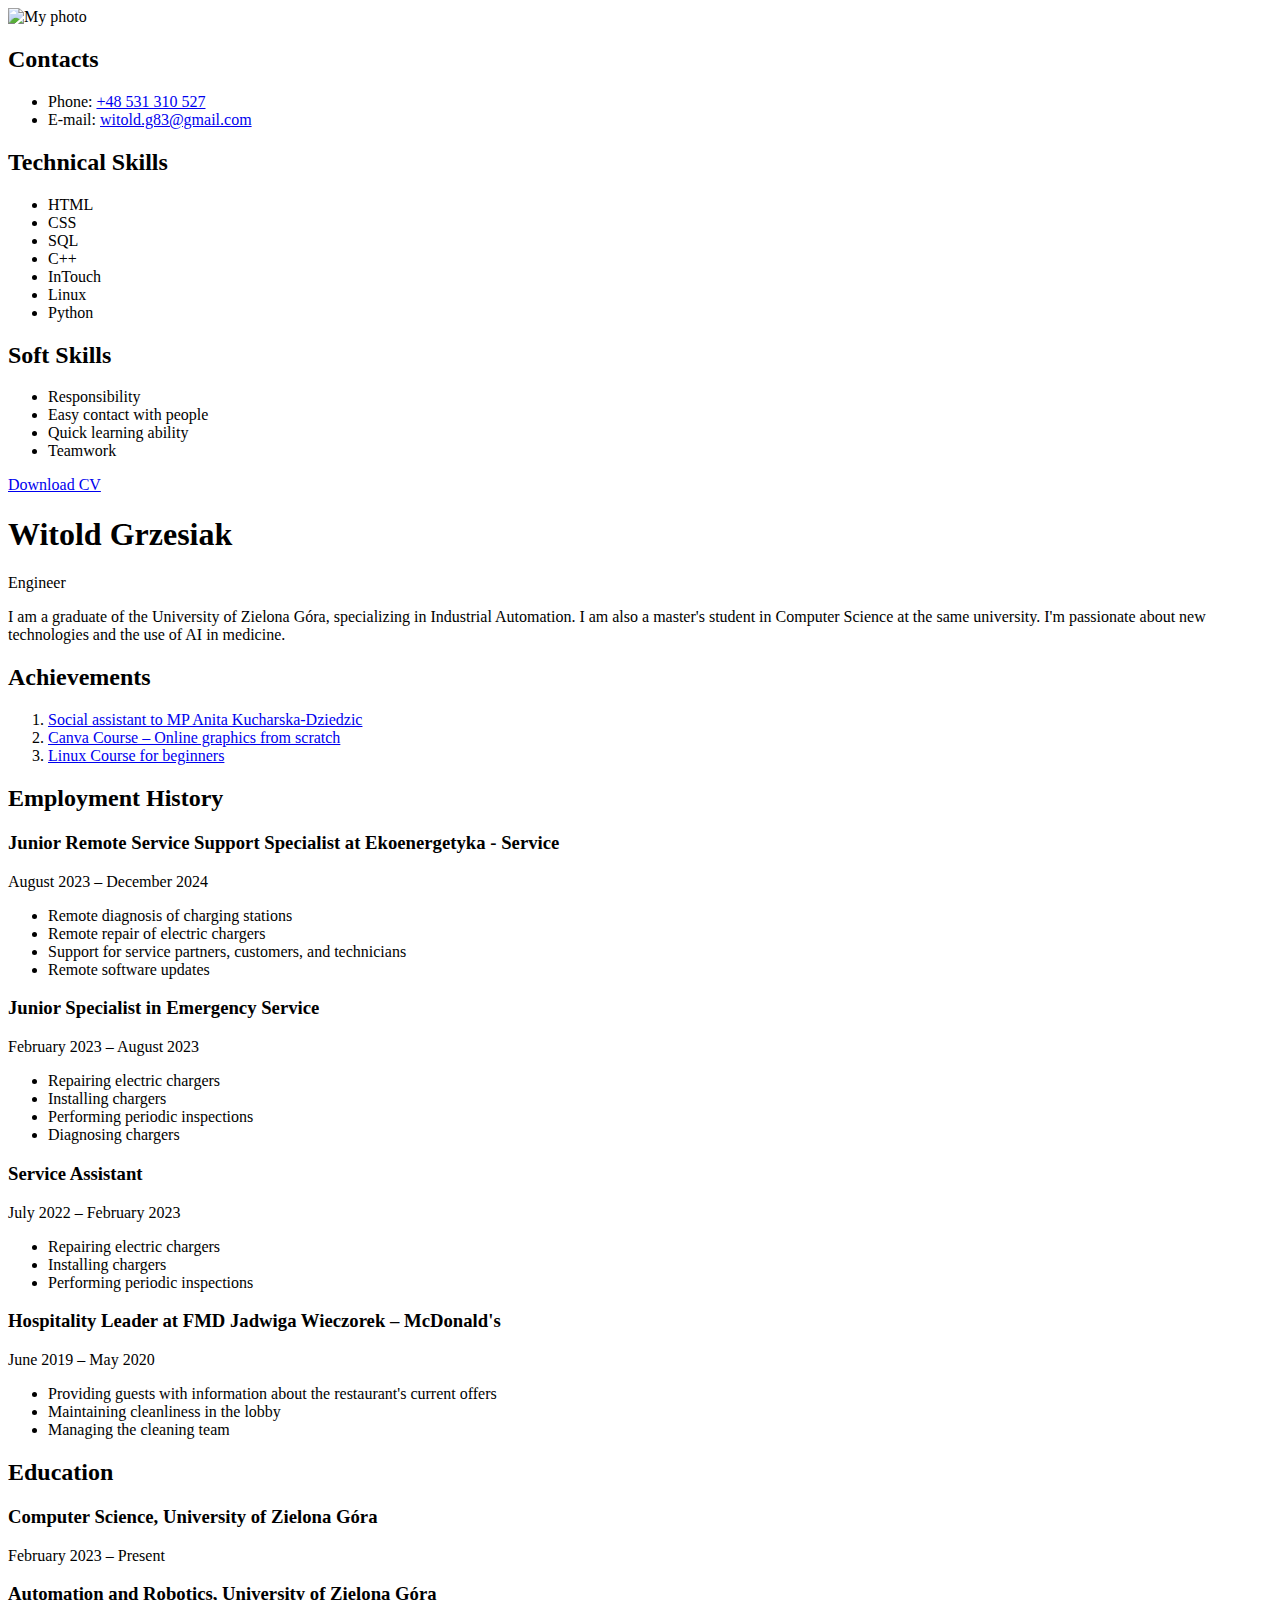
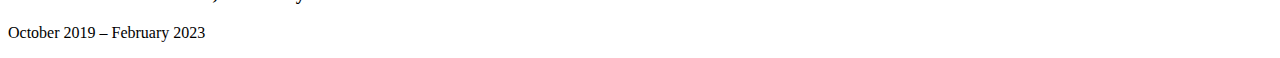
==== cv_en.html @ 35137f44 "Add files via upload" ====
<!DOCTYPE html>
<html lang="en">
  <head>
    <meta charset="UTF-8" />
    <meta name="viewport" content="width=device-width, initial-scale=1.0" />
    <title>Curriculum Vitae - Witold Grzesiak</title>
    <link rel="stylesheet" href="./css/animate.css" >
    <link rel="stylesheet" href="./css/style.css" />
    <link href="https://fonts.googleapis.com/css2?family=Montserrat:wght@400;700&display=swap" rel="stylesheet">
  </head>
  <body>
    <div class="container">
      <aside class="left-side">
        <img
          src="./images/photo.png"
          alt="My photo"
          width="370"
          class="photo"
        />
        <section class="contacts">
          <h2 class="contacts-title">Contacts</h2>
          <ul class="contacts-list">
            <li class="contacts-item">
              Phone:
              <a href="tel:+48 531 310 527" class="contacts-link">+48 531 310 527</a>
            </li>
            <li class="contacts-item">
              E-mail:
              <a href="mailto:witold.g83@gmail.com" class="contacts-link">witold.g83@gmail.com</a>
            </li>
          </ul>
        </section>
        <section class="skills">
          <h2 class="skills-title">Technical Skills</h2>
          <ul class="skills-list">
            <li class="skills-item">HTML</li>
            <li class="skills-item">CSS</li>
            <li class="skills-item">SQL</li>
            <li class="skills-item">C++</li>
            <li class="skills-item">InTouch</li>
            <li class="skills-item">Linux</li>
            <li class="skills-item">Python</li>
          </ul>
        </section>
        <section class="skills">
          <h2 class="skills-title">Soft Skills</h2>
          <ul class="skills-list">
            <li class="skills-item">Responsibility</li>
            <li class="skills-item">Easy contact with people</li>
            <li class="skills-item">Quick learning ability</li>
            <li class="skills-item">Teamwork</li>
          </ul>
        </section>
        <section class="widget">
          <a class="widget-link" href="Witold_Grzesiak.pdf" download>Download CV</a>
        </section>
      </aside>
      <div class="right-side">
        <section class="bio">
          <h1 class="bio-title">Witold Grzesiak</h1>
          <p class="bio-occupation">Engineer</p>
          <p class="bio-about">
            I am a graduate of the University of Zielona Góra, specializing in Industrial Automation.
            I am also a master's student in Computer Science at the same university.
            I'm passionate about new technologies and the use of AI in medicine.
          </p>
        </section>
        <section class="projects">
          <h2 class="projects-title">Achievements</h2>
          <ol>
            <li><a href="https://orka.sejm.gov.pl/WspP9.nsf/0/FB38B58B3C8A34AFC12585C800272CF9/%24File/WSP9_197.012.pdf" class="projects-link">Social assistant to MP Anita Kucharska-Dziedzic</a></li>
            <li><a href="https://api.strefakursow.pl/api/v2/public/certificate/pdf/q4sdjy1ei4gwgg8840c8ckk8kkcwcoo" class="projects-link">Canva Course – Online graphics from scratch</a></li>
            <li><a href="https://api.strefakursow.pl/api/v2/public/certificate/pdf/g1oy13az2c088480gsswcogcko0scos" class="projects-link">Linux Course for beginners</a></li>
          </ol>
        </section>
        <section class="jobs">
          <h2 class="jobs-title">Employment History</h2>
          <h3 class="jobs-occupation">Junior Remote Service Support Specialist at <span class="accent">Ekoenergetyka - Service</span></h3>
          <p class="jobs-time">August 2023 – December 2024</p>
          <ul class="experience">
            <li class="experience-item">Remote diagnosis of charging stations</li>
            <li class="experience-item">Remote repair of electric chargers</li>
            <li class="experience-item">Support for service partners, customers, and technicians</li>
            <li class="experience-item">Remote software updates</li>
          </ul>
          <h3 class="jobs-occupation">Junior Specialist in Emergency Service</h3>
          <p class="jobs-time">February 2023 – August 2023</p>
          <ul class="experience">
            <li class="experience-item">Repairing electric chargers</li>
            <li class="experience-item">Installing chargers</li>
            <li class="experience-item">Performing periodic inspections</li>
            <li class="experience-item">Diagnosing chargers</li>
          </ul>
          <h3 class="jobs-occupation">Service Assistant</h3>
          <p class="jobs-time">July 2022 – February 2023</p>
          <ul class="experience">
            <li class="experience-item">Repairing electric chargers</li>
            <li class="experience-item">Installing chargers</li>
            <li class="experience-item">Performing periodic inspections</li>
          </ul>
          <h3 class="jobs-occupation">Hospitality Leader at <span class="accent">FMD Jadwiga Wieczorek – McDonald's</span></h3>
          <p class="jobs-time">June 2019 – May 2020</p>
          <ul class="experience">
            <li class="experience-item">Providing guests with information about the restaurant's current offers</li>
            <li class="experience-item">Maintaining cleanliness in the lobby</li>
            <li class="experience-item">Managing the cleaning team</li>
          </ul>
        </section>
        <section class="education">
          <h2 class="education-title">Education</h2>
          <h3 class="education-degree">Computer Science, <span class="accent">University of Zielona Góra</span></h3>
          <p class="education-time">February 2023 – Present</p>
          <h3 class="education-degree">Automation and Robotics, <span class="accent">University of Zielona Góra</span></h3>
          <p class="education-time">October 2019 – February 2023</p>
        </section>
      </div>
    </div>
  </body>
</html>
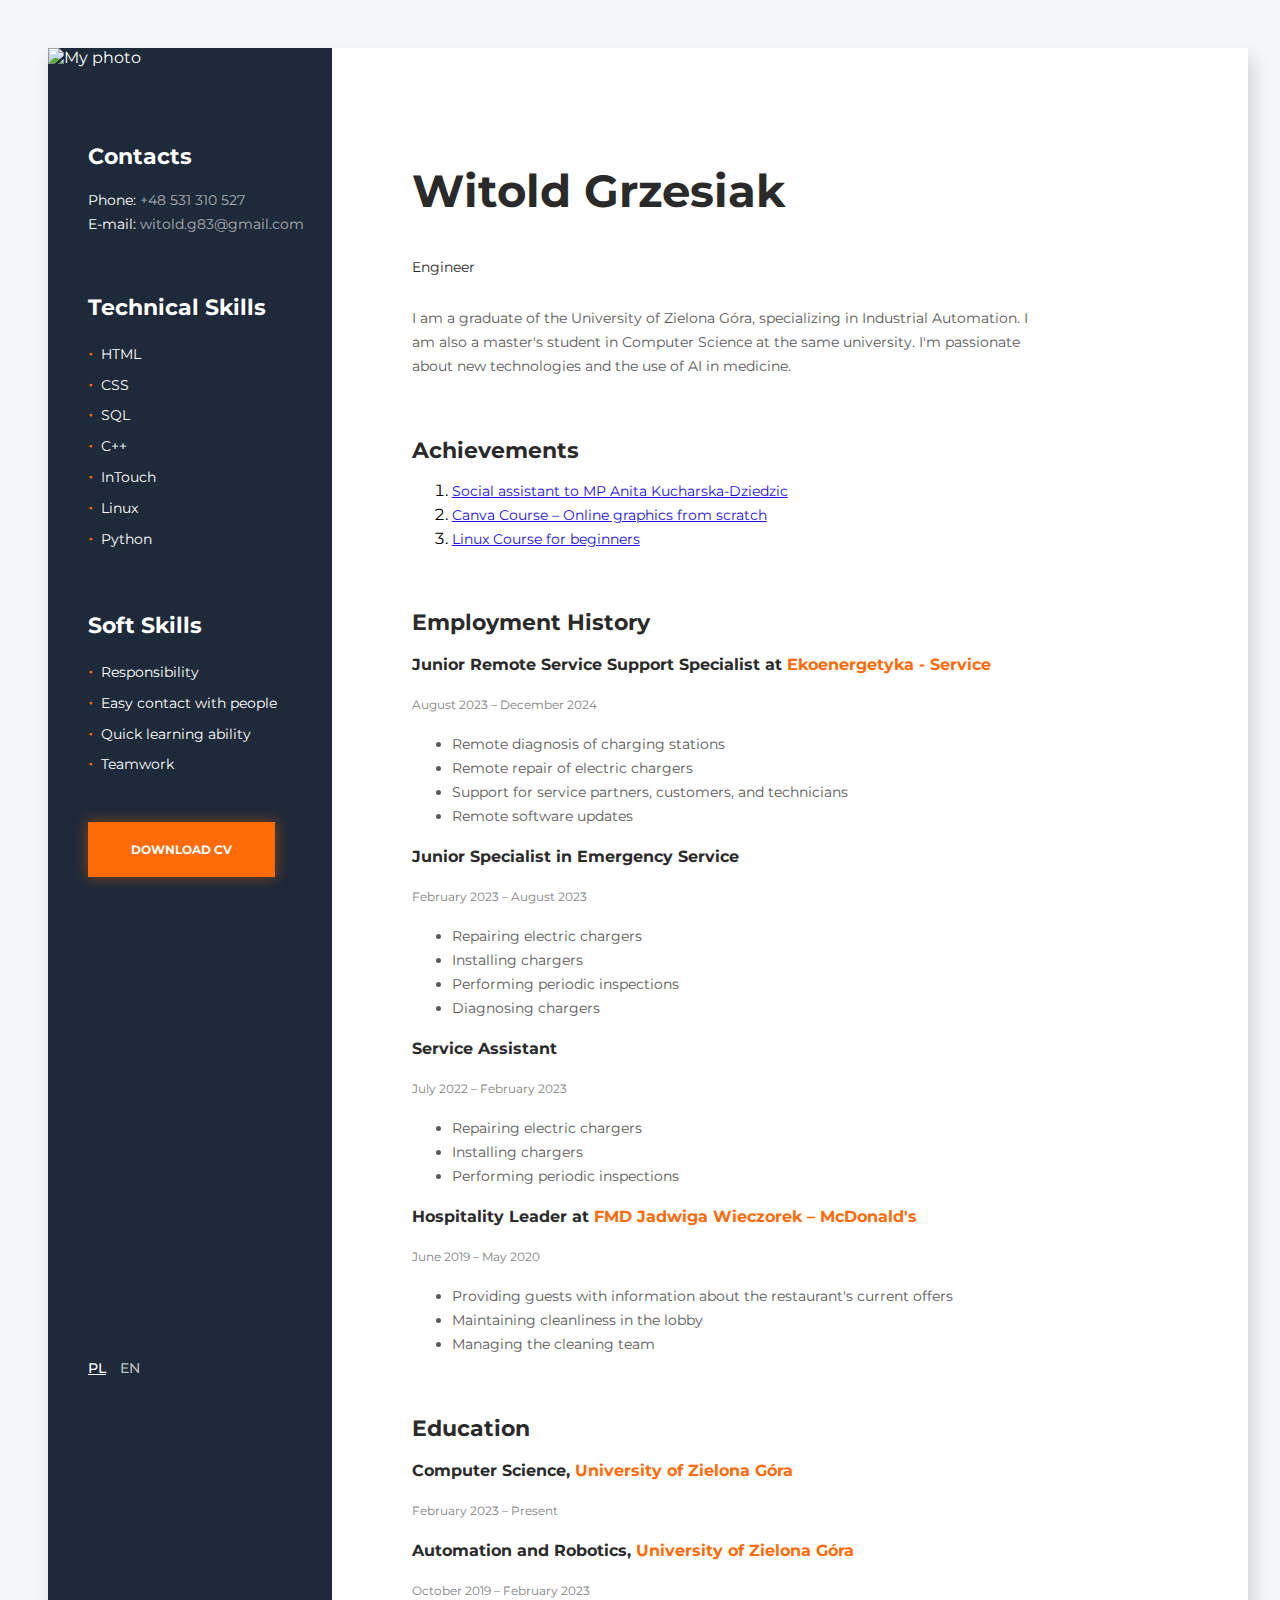
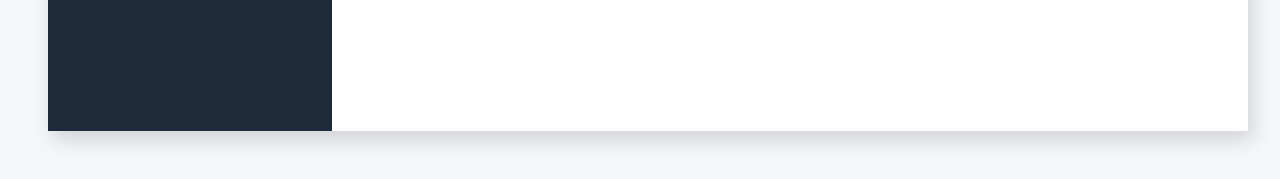
==== commit 0663fda1: "Add language switcher (PL/EN) and updated styling" ====
--- a/cv_en.html
+++ b/cv_en.html
@@ -53,8 +53,15 @@
           </ul>
         </section>
         <section class="widget">
-          <a class="widget-link" href="Witold_Grzesiak.pdf" download>Download CV</a>
+          <a class="widget-link" href="Witold_Grzesiak_EN.pdf" download>Download CV</a>
         </section>
+
+        <div class="lang-links">
+          <a href="./index.html" class="lang-link">PL</a>
+          <a href="./cv_en.html" class="lang-link active">EN</a>
+        </div>
+        
+
       </aside>
       <div class="right-side">
         <section class="bio">
--- a/css/style.css
+++ b/css/style.css
@@ -0,0 +1,236 @@
+body {
+  background-color: #f5f7fa;
+  padding: 40px;
+  font-family: 'Montserrat', sans-serif;
+}
+
+.container {
+  display: flex;
+  width: 1200px;
+  margin-left: auto;
+  margin-right: auto;
+
+  background-color: #fff;
+  box-shadow: 5px 9px 20px rgba(0, 0, 0, 0.15);
+}
+
+.bio,
+.projects,
+.jobs,
+.education {
+  margin-bottom: 60px;
+}
+
+.right-side {
+  width: 830px;
+  padding-left: 80px;
+  padding-right: 200px;
+  padding-top: 68px;
+  padding-bottom: 68px;
+}
+
+.bio-title {
+  font-size: 45px;
+  line-height: 2;
+  margin-bottom: 20px;
+}
+
+.bio-occupation {
+  margin-bottom: 27px;
+}
+
+.bio-title,
+.bio-occupation {
+  color: #2a2a2a;
+}
+
+.bio-occupation,
+.bio-about {
+  font-size: 14px;
+  line-height: 1.714;
+}
+
+.bio-about {
+  color: #595959;
+}
+
+.projects-title {
+  margin-bottom: 14px;
+  color: #2a2a2a;
+  font-size: 22px;
+  line-height: 24px;
+}
+
+.projects-link {
+  color: #220fdc;
+  font-size: 14px;
+  line-height: 24px;
+}
+
+.projects-link:hover {
+  color: #ff6b08;
+}
+
+.jobs-title,
+.education-title {
+  color: #2a2a2a;
+  font-size: 22px;
+  line-height: 1.091;
+}
+
+.jobs-occupation,
+.education-degree {
+  color: #2a2a2a;
+  font-size: 16px;
+  line-height: 1.5;
+}
+
+.jobs-time,
+.education-time {
+  color: #828282;
+  font-size: 12px;
+  line-height: 2;
+}
+
+.experience-item {
+  color: #595959;
+  font-size: 14px;
+  line-height: 1.714;
+}
+
+.accent {
+  color: #ff6b08;
+}
+
+/* ========= left-side ========= */
+
+.left-side {
+  width: 370px;
+  background-color: #1e2939;
+  color: #fff;
+}
+
+.skills-title {
+  font-size: 22px;
+  line-height: 1.091;
+}
+
+.skills-item {
+  font-size: 14px;
+  line-height: 1.714;
+}
+
+.skills-list {
+  list-style: none;
+  padding-left: 0;
+}
+
+.skills-item::before {
+  content: "\2022";
+  margin-right: 8px;
+  color: #ff6b08;
+  font-size: 18px;
+}
+
+.photo {
+  width: 370px;
+}
+
+.photo,
+.contacts,
+.skills,
+.widget {
+  margin-bottom: 60px;
+}
+
+.contacts,
+.skills,
+.widget {
+  padding-left: 40px;
+}
+
+.contacts-title,
+.skills-title {
+  color: #ffffff;
+  font-family: Montserrat;
+  font-size: 22px;
+  font-weight: 700;
+  line-height: 24px;
+}
+
+.contacts-list {
+  list-style: none;
+  padding-left: 0;
+}
+
+.contacts-item {
+  font-size: 14px;
+  font-weight: 400;
+  line-height: 24px;
+  color: #ffffff;
+}
+
+.contacts-link {
+  opacity: 0.6;
+  color: #ffffff;
+  text-decoration: none;
+}
+
+.contacts-link:hover {
+  opacity: 1;
+  text-decoration: underline;
+}
+
+.widget-link {
+  color: #fff;
+  background-color: #ff6b08;
+  padding-top: 20px;
+  padding-right: 43px;
+  padding-bottom: 20px;
+  padding-left: 43px;
+  text-decoration: none;
+  text-transform: uppercase;
+  font-size: 12px;
+  font-weight: bold;
+  box-shadow: 0px 0px 13px 1px rgba(255,107,8,0.4);
+}
+
+.widget-link:hover {
+  box-shadow: 0px 6px 32px 1px rgba(255,107,8,0.92);
+}
+
+.widget:hover {
+  animation: shake 1s;
+}
+
+.photo:hover {
+  animation: pulse 1s;
+}
+
+.lang-links {
+  padding-left: 40px;
+  margin-top: 500px;
+  margin-bottom: 30px;
+}
+
+.lang-link {
+  color: #ffffff;
+  text-decoration: underline;
+  margin-right: 10px;
+  font-size: 14px;
+  font-weight: 500;
+  transition: color 0.3s ease;
+}
+
+.lang-link:hover {
+  color: #ff6b08;
+  text-decoration: none;
+}
+
+.lang-link.active {
+  color: #c0c0c0;
+  pointer-events: none;
+  cursor: default;
+  text-decoration: none;
+}
+
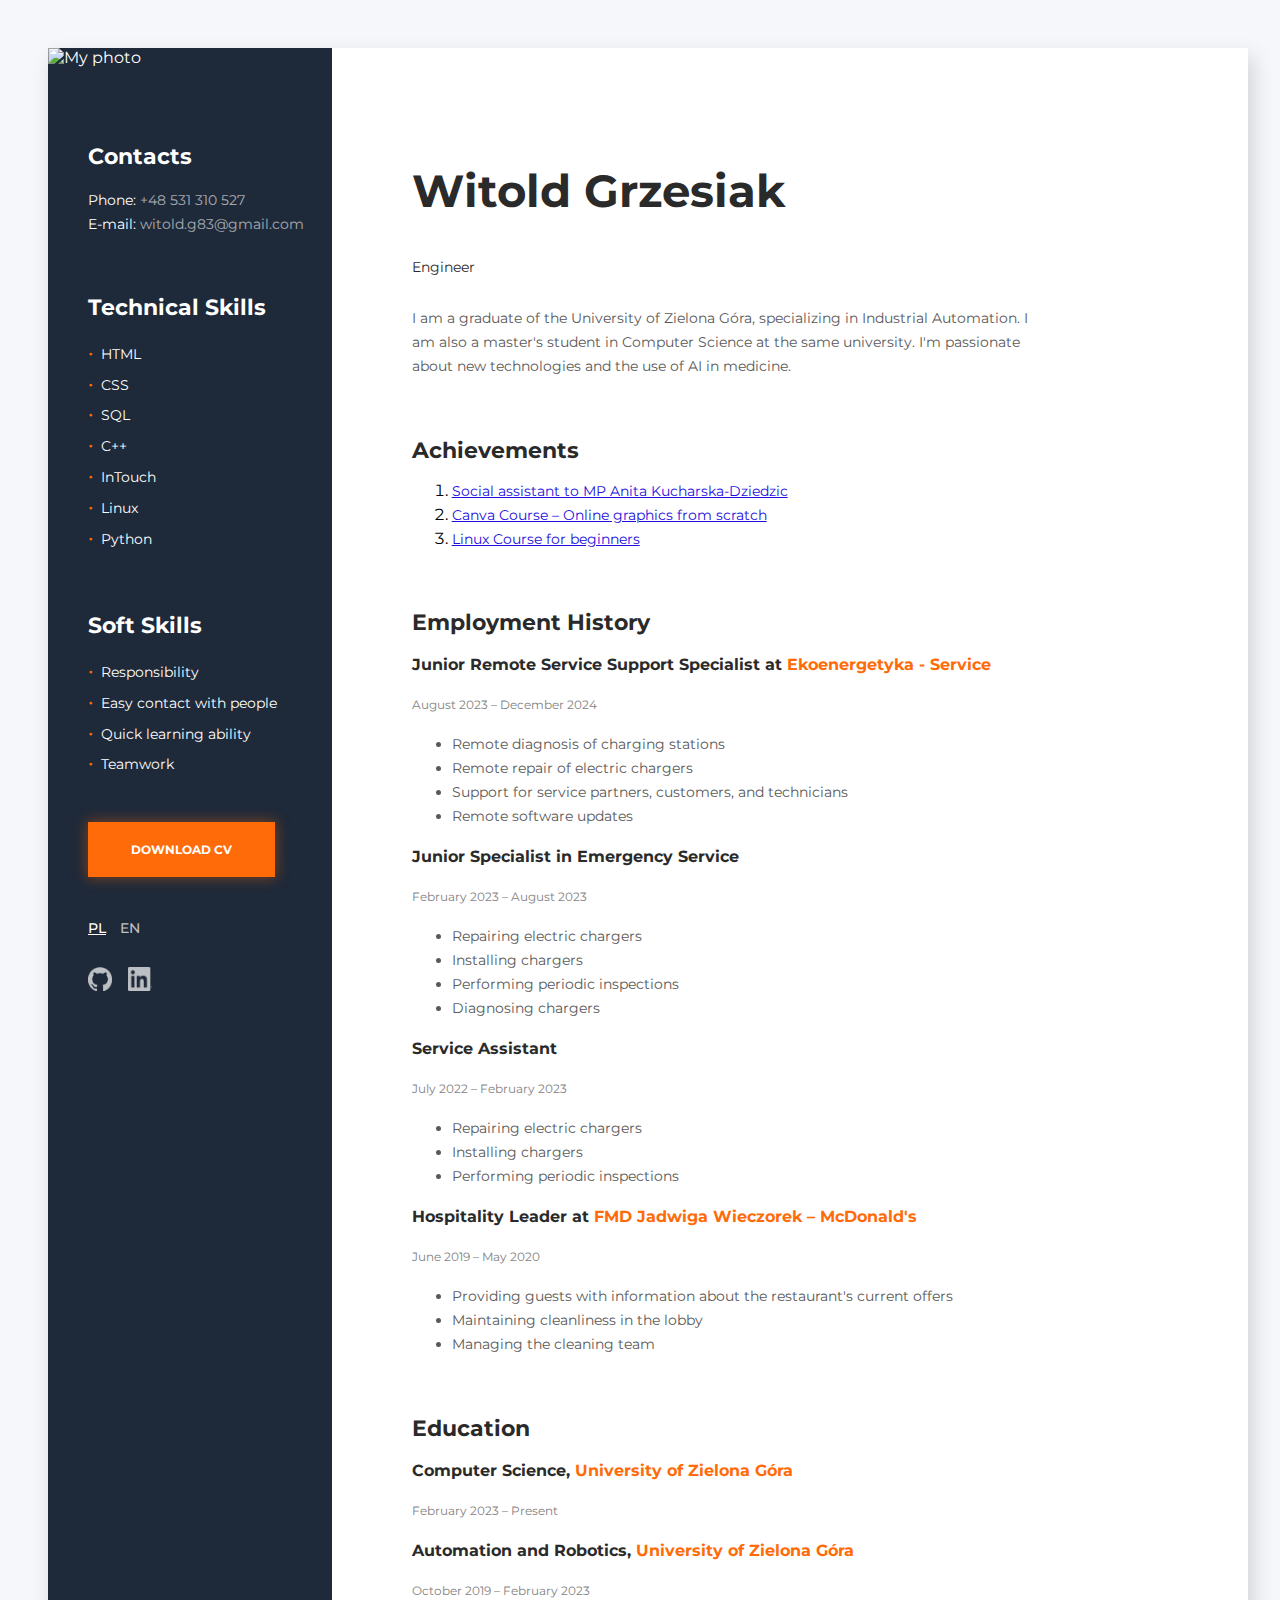
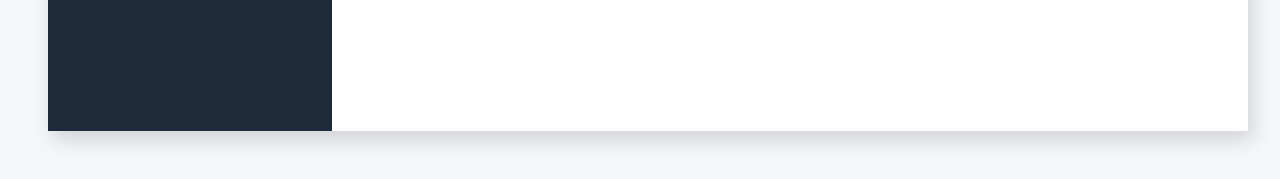
==== commit d72ff22b: "Add language switcher (PL/EN) and updated styling" ====
--- a/cv_en.html
+++ b/cv_en.html
@@ -61,6 +61,14 @@
           <a href="./cv_en.html" class="lang-link active">EN</a>
         </div>
         
+        <div class="social-icons">
+          <a href="https://github.com/Bl4ckBend3r" target="_blank">
+            <img src="./images/github-mark-white.png" alt="GitHub" class="icon" />
+          </a>
+          <a href="https://www.linkedin.com/in/witoldgrzesiak/" target="_blank">
+            <img src="./images/InBug-White.png" alt="LinkedIn" class="icon" />
+          </a>
+        </div>
 
       </aside>
       <div class="right-side">
--- a/css/style.css
+++ b/css/style.css
@@ -209,7 +209,7 @@
 
 .lang-links {
   padding-left: 40px;
-  margin-top: 500px;
+  margin-top: 50px;
   margin-bottom: 30px;
 }
 
@@ -234,3 +234,24 @@
   text-decoration: none;
 }
 
+.social-icons {
+  padding-left: 40px;
+  padding-bottom: 30px;
+}
+
+.social-icons a {
+  margin-right: 12px;
+  display: inline-block;
+}
+
+.icon {
+  width: 24px;
+  height: 24px;
+  opacity: 0.7;
+  transition: opacity 0.3s ease;
+}
+
+.icon:hover {
+  opacity: 1;
+}
+
